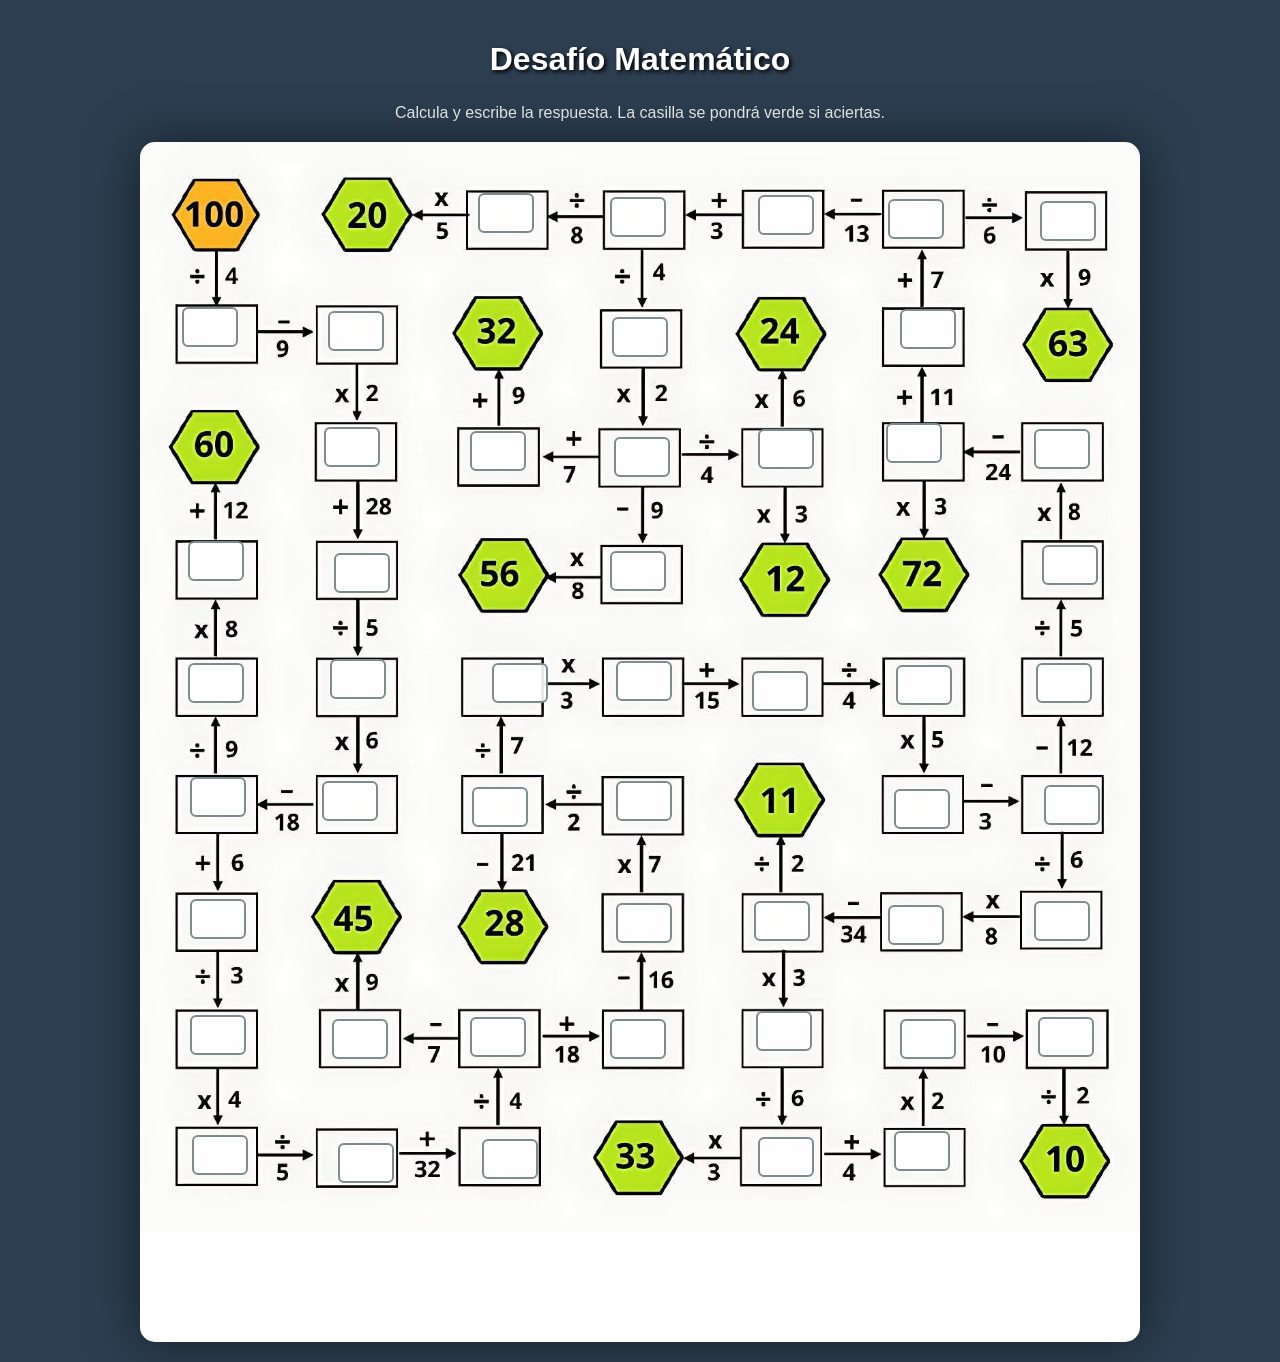
==== mate.html @ 6764530d "v01" ====
<!DOCTYPE html>
<html lang="es">
<head>
    <meta charset="UTF-8">
    <meta name="viewport" content="width=device-width, initial-scale=1.0">
    <title>Laberinto Matemático</title>
    <style>
        body {
            background-color: #2c3e50; /* Fondo elegante oscuro */
            font-family: 'Segoe UI', Tahoma, Geneva, Verdana, sans-serif;
            display: flex;
            flex-direction: column;
            align-items: center;
            margin: 0;
            padding: 20px;
            color: white;
        }

        h1 { margin-bottom: 10px; text-shadow: 2px 2px 4px #000; }
        p { margin-bottom: 20px; color: #ecf0f1; }

        /* EL TABLERO DE JUEGO */
        #tablero {
            position: relative;
            /* Tamaño exacto para que coincida con tu imagen */
            width: 1000px;
            height: 1200px;
            
            /* --- CARGA AUTOMÁTICA DE LA IMAGEN --- */
            /* Busca la imagen en la misma carpeta */
            background-image: url('fondo.jpg'); 
            
            background-repeat: no-repeat;
            background-size: contain; 
            background-color: #fff;
            border-radius: 15px;
            box-shadow: 0 0 50px rgba(0,0,0,0.5);
            margin: 0 auto;
        }

        /* LAS CAJAS DE RESPUESTA */
        .caja {
            position: absolute;
            width: 48px;
            height: 34px;
            
            /* Estilo visual */
            border: 2px solid #7f8c8d;
            background-color: rgba(255, 255, 255, 0.9);
            border-radius: 6px;
            
            /* Texto */
            text-align: center;
            font-size: 18px;
            font-weight: bold;
            color: #2c3e50;
            
            /* Centrado exacto en la coordenada */
            transform: translate(-50%, -50%);
            transition: all 0.2s;
        }

        /* Efecto al hacer clic */
        .caja:focus {
            outline: none;
            border-color: #3498db;
            background-color: #fff;
            transform: translate(-50%, -50%) scale(1.15);
            box-shadow: 0 5px 15px rgba(0,0,0,0.2);
            z-index: 100;
        }

        /* ESTADOS DE RESPUESTA */
        .correcto {
            background-color: #2ecc71 !important; /* Verde */
            border-color: #27ae60 !important;
            color: white !important;
        }

        .incorrecto {
            background-color: #e74c3c !important; /* Rojo */
            border-color: #c0392b !important;
            color: white !important;
        }
    </style>
</head>
<body>

    <h1>Desafío Matemático</h1>
    <p>Calcula y escribe la respuesta. La casilla se pondrá verde si aciertas.</p>

    <div id="tablero">
        </div>

<script>
    const tablero = document.getElementById('tablero');

    // 1. TUS COORDENADAS EXACTAS (Pegadas de tu generación anterior)
    // He añadido las respuestas ("val") lógicas para el inicio del juego.
    // Tienes que completar el resto cambiando los "?" por números.
    const datos = [
        // --- CAMINO DEL 100 (Izquierda Abajo) ---
        {x:70, y:185, val:"25"},   // 100 ÷ 4
        {x:216, y:189, val:"16"},  // 25 - 9
        {x:212, y:305, val:"32"},  // 16 x 2
        {x:222, y:431, val:"60"},  // 32 + 28
        {x:218, y:537, val:"12"},  // 60 ÷ 5
        {x:210, y:659, val:"72"},  // 12 x 6
        {x:78, y:655, val:"54"},   // 72 - 18 (izquierda)
        {x:76, y:541, val:"60"},   // 54 + 6 (arriba)
        {x:76, y:419, val:"20"},   // 60 ÷ 3
        {x:78, y:777, val:"18"},   // 54 ÷ 3 (abajo)
        {x:78, y:893, val:"72"},   // 18 x 4
        {x:80, y:1013, val:"14.4"},// 72 ÷ 5

        // --- CAMINO DEL 20 (Superior) ---
        {x:366, y:71, val:"4"},    // 20 ÷ 5
        {x:498, y:75, val:"0.5"},  // 4 ÷ 8
        {x:646, y:73, val:"1.5"},  // 0.5 + 1 ?? (Revisar lógica de imagen)
        
        // --- RESTO DE COORDENADAS (Generadas por ti) ---
        // Cambia los "?" por la respuesta correcta.
        {x:776, y:77, val:"?"}, {x:928, y:79, val:"?"}, {x:788, y:187, val:"?"},
        {x:774, y:301, val:"?"}, {x:922, y:307, val:"?"}, {x:930, y:423, val:"?"},
        {x:924, y:541, val:"?"}, {x:932, y:663, val:"?"}, {x:922, y:779, val:"?"},
        {x:788, y:897, val:"?"}, {x:776, y:783, val:"?"}, {x:782, y:667, val:"?"},
        {x:640, y:549, val:"?"}, {x:784, y:543, val:"?"}, {x:642, y:779, val:"?"},
        {x:644, y:889, val:"?"}, {x:646, y:1015, val:"?"}, {x:498, y:897, val:"?"},
        {x:504, y:781, val:"?"}, {x:504, y:659, val:"?"}, {x:504, y:539, val:"?"},
        {x:498, y:429, val:"?"}, {x:502, y:315, val:"?"}, {x:500, y:195, val:"?"},
        {x:646, y:307, val:"?"}, {x:358, y:309, val:"?"}, {x:360, y:665, val:"?"},
        {x:380, y:541, val:"?"}, {x:226, y:1021, val:"?"}, {x:370, y:1017, val:"?"},
        {x:358, y:895, val:"?"}, {x:220, y:897, val:"?"}, {x:926, y:895, val:"?"},
        {x:782, y:1009, val:"?"}
    ];

    // 2. GENERADOR DEL JUEGO
    function iniciar() {
        datos.forEach(dato => {
            const input = document.createElement('input');
            input.type = "number"; // Teclado numérico en móvil
            input.className = "caja";
            
            // Posicionamiento exacto
            input.style.left = dato.x + "px";
            input.style.top = dato.y + "px";
            
            // Guardamos la respuesta correcta
            input.dataset.val = dato.val;

            // Validación en tiempo real
            input.addEventListener('keyup', function() {
                // ParseFloat para que 25 sea igual a 25.0
                const valorUsuario = parseFloat(this.value);
                const valorCorrecto = parseFloat(this.dataset.val);

                // Verificamos si es un número válido y si coincide
                if (!isNaN(valorUsuario) && valorUsuario === valorCorrecto) {
                    this.classList.add('correcto');
                    this.classList.remove('incorrecto');
                } else {
                    this.classList.remove('correcto');
                    // Solo marcar rojo si hay algo escrito
                    if (this.value !== "") {
                        this.classList.add('incorrecto');
                    } else {
                        this.classList.remove('incorrecto');
                    }
                }
            });

            tablero.appendChild(input);
        });
    }

    // Arrancar el juego
    iniciar();

</script>
</body>
</html>
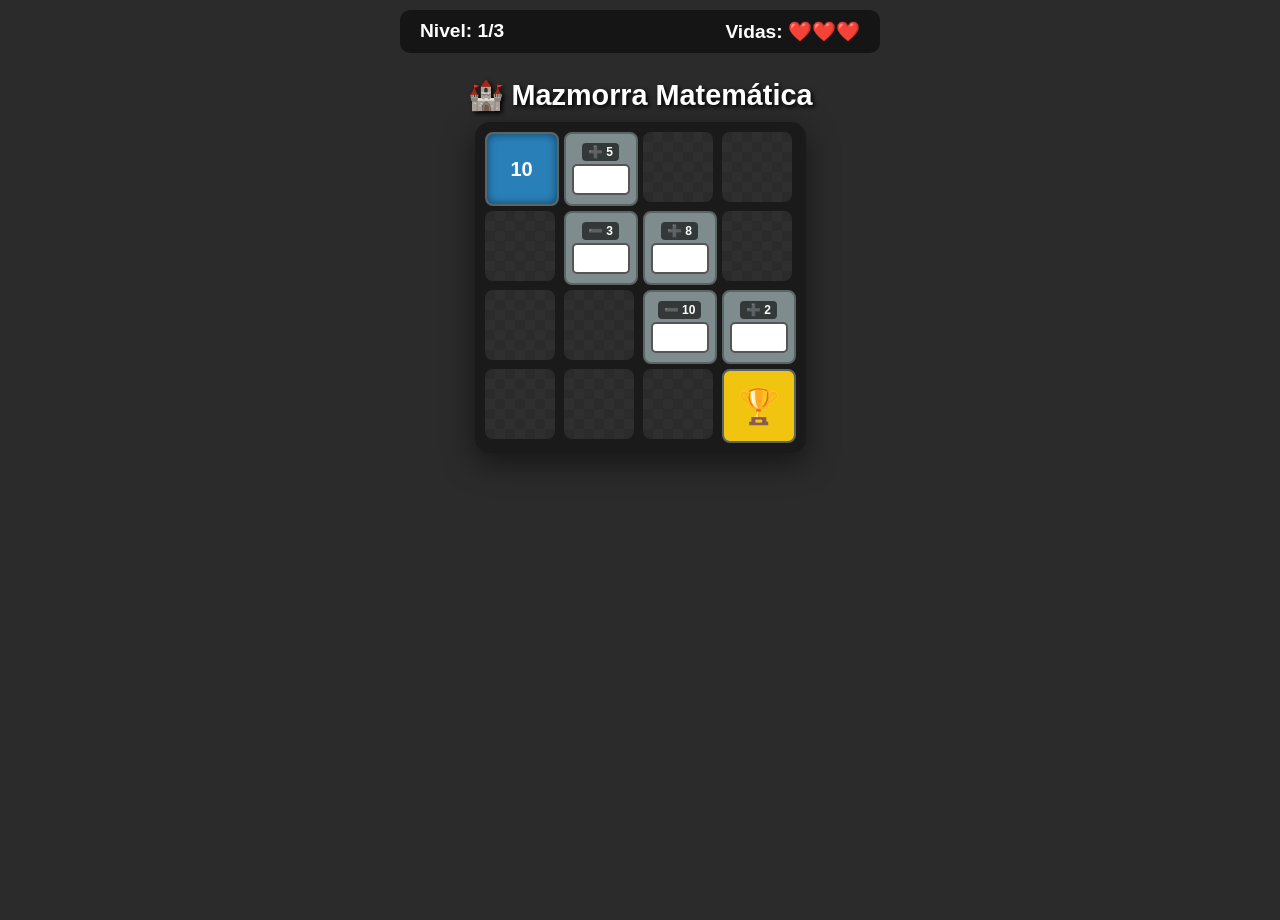
==== commit 6bb00354: "Update mate.html" ====
--- a/mate.html
+++ b/mate.html
@@ -3,178 +3,416 @@
 <head>
     <meta charset="UTF-8">
     <meta name="viewport" content="width=device-width, initial-scale=1.0">
-    <title>Laberinto Matemático</title>
+    <title>Mazmorra Matemática: 3 Niveles</title>
     <style>
+        :root {
+            --bg-color: #2b2b2b;
+            --wall-color: #3d3d3d;
+            --path-color: #7f8c8d;
+            --correct-color: #27ae60;
+            --text-color: white;
+            --btn-color: #e67e22;
+        }
+
         body {
-            background-color: #2c3e50; /* Fondo elegante oscuro */
-            font-family: 'Segoe UI', Tahoma, Geneva, Verdana, sans-serif;
+            background-color: var(--bg-color);
+            color: var(--text-color);
+            font-family: 'Segoe UI', sans-serif;
             display: flex;
             flex-direction: column;
             align-items: center;
+            min-height: 100vh;
             margin: 0;
-            padding: 20px;
+            padding: 10px;
+        }
+
+        h1 { margin: 10px 0; text-align: center; font-size: 1.8rem; text-shadow: 2px 2px 4px #000; }
+        
+        /* HEADER: Nivel y Vidas */
+        #hud {
+            display: flex;
+            justify-content: space-between;
+            width: 100%;
+            max-width: 480px;
+            margin-bottom: 15px;
+            background: rgba(0,0,0,0.5);
+            padding: 10px 20px;
+            border-radius: 10px;
+            box-sizing: border-box;
+        }
+        .hud-item { font-size: 1.2rem; font-weight: bold; }
+        .corazon { color: #e74c3c; }
+
+        /* CONTENEDOR DEL JUEGO */
+        #game-container {
+            display: grid;
+            gap: 5px;
+            background-color: #1a1a1a;
+            padding: 10px;
+            border-radius: 15px;
+            box-shadow: 0 10px 30px rgba(0,0,0,0.5);
+            margin-bottom: 20px;
+            /* Se define dinámicamente según el nivel */
+        }
+
+        /* ESTILO DE LAS CELDAS */
+        .cell {
+            width: 70px;
+            height: 70px;
+            border-radius: 8px;
+            display: flex;
+            justify-content: center;
+            align-items: center;
+            font-size: 20px;
+            position: relative;
+            background-size: cover;
+        }
+
+        .wall {
+            background-color: var(--wall-color);
+            background-image: linear-gradient(45deg, #444 25%, transparent 25%, transparent 75%, #444 75%, #444),
+            linear-gradient(45deg, #444 25%, transparent 25%, transparent 75%, #444 75%, #444);
+            background-size: 20px 20px;
+            background-position: 0 0, 10px 10px;
+            opacity: 0.5;
+        }
+
+        .path {
+            background-color: var(--path-color);
+            border: 2px solid #5a6566;
+        }
+
+        .start { background-color: #2980b9; color: white; font-weight: bold; box-shadow: inset 0 0 10px rgba(0,0,0,0.5); }
+        .finish { background-color: #f1c40f; font-size: 35px; cursor: default; }
+
+        /* INPUTS Y OPERACIONES */
+        .op-container {
+            display: flex;
+            flex-direction: column;
+            align-items: center;
+            justify-content: center;
+            width: 100%; height: 100%;
+        }
+
+        .op-label {
+            font-size: 12px;
+            font-weight: bold;
+            background-color: rgba(0,0,0,0.6);
+            padding: 2px 6px;
+            border-radius: 4px;
+            margin-bottom: 3px;
+            pointer-events: none;
+        }
+
+        input.math-input {
+            width: 50px;
+            height: 25px;
+            text-align: center;
+            font-size: 16px;
+            font-weight: bold;
+            border: 2px solid #555;
+            border-radius: 5px;
+            outline: none;
+        }
+
+        /* ESTADOS DE RESPUESTA */
+        .cell.correct {
+            background-color: var(--correct-color) !important;
+            border-color: #2ecc71;
+            box-shadow: 0 0 15px var(--correct-color);
+            transition: all 0.3s ease;
+            transform: scale(1.05);
+            z-index: 10;
+        }
+        .cell.correct input {
+            background: transparent;
+            border: none;
             color: white;
-        }
-
-        h1 { margin-bottom: 10px; text-shadow: 2px 2px 4px #000; }
-        p { margin-bottom: 20px; color: #ecf0f1; }
-
-        /* EL TABLERO DE JUEGO */
-        #tablero {
-            position: relative;
-            /* Tamaño exacto para que coincida con tu imagen */
-            width: 1000px;
-            height: 1200px;
-            
-            /* --- CARGA AUTOMÁTICA DE LA IMAGEN --- */
-            /* Busca la imagen en la misma carpeta */
-            background-image: url('fondo.jpg'); 
-            
-            background-repeat: no-repeat;
-            background-size: contain; 
-            background-color: #fff;
-            border-radius: 15px;
-            box-shadow: 0 0 50px rgba(0,0,0,0.5);
-            margin: 0 auto;
-        }
-
-        /* LAS CAJAS DE RESPUESTA */
-        .caja {
-            position: absolute;
-            width: 48px;
-            height: 34px;
-            
-            /* Estilo visual */
-            border: 2px solid #7f8c8d;
-            background-color: rgba(255, 255, 255, 0.9);
-            border-radius: 6px;
-            
-            /* Texto */
+            font-size: 20px;
+            pointer-events: none;
+        }
+        
+        .wrong-anim {
+            animation: shake 0.4s ease-in-out;
+            border-color: #e74c3c !important;
+        }
+
+        @keyframes shake {
+            0% { transform: translateX(0); }
+            25% { transform: translateX(-5px); }
+            50% { transform: translateX(5px); }
+            75% { transform: translateX(-5px); }
+            100% { transform: translateX(0); }
+        }
+
+        /* PANTALLAS DE MENSAJES */
+        #mensaje-overlay {
+            position: fixed;
+            top: 0; left: 0; width: 100%; height: 100%;
+            background: rgba(0,0,0,0.9);
+            display: none;
+            flex-direction: column;
+            justify-content: center;
+            align-items: center;
+            z-index: 100;
             text-align: center;
-            font-size: 18px;
-            font-weight: bold;
-            color: #2c3e50;
-            
-            /* Centrado exacto en la coordenada */
-            transform: translate(-50%, -50%);
-            transition: all 0.2s;
-        }
-
-        /* Efecto al hacer clic */
-        .caja:focus {
-            outline: none;
-            border-color: #3498db;
-            background-color: #fff;
-            transform: translate(-50%, -50%) scale(1.15);
-            box-shadow: 0 5px 15px rgba(0,0,0,0.2);
-            z-index: 100;
-        }
-
-        /* ESTADOS DE RESPUESTA */
-        .correcto {
-            background-color: #2ecc71 !important; /* Verde */
-            border-color: #27ae60 !important;
-            color: white !important;
-        }
-
-        .incorrecto {
-            background-color: #e74c3c !important; /* Rojo */
-            border-color: #c0392b !important;
-            color: white !important;
+        }
+        #mensaje-titulo { font-size: 3rem; margin-bottom: 20px; color: #f1c40f; }
+        #mensaje-texto { font-size: 1.5rem; margin-bottom: 30px; }
+        .btn {
+            padding: 15px 30px;
+            font-size: 1.2rem;
+            background-color: var(--btn-color);
+            color: white;
+            border: none;
+            border-radius: 8px;
+            cursor: pointer;
+            transition: transform 0.2s;
+        }
+        .btn:hover { transform: scale(1.1); background-color: #d35400; }
+
+        /* RESPONSIVE MÓVIL */
+        @media (max-width: 600px) {
+            .cell { width: 55px; height: 55px; }
+            input.math-input { width: 40px; font-size: 14px; }
+            h1 { font-size: 1.4rem; }
         }
     </style>
 </head>
 <body>
 
-    <h1>Desafío Matemático</h1>
-    <p>Calcula y escribe la respuesta. La casilla se pondrá verde si aciertas.</p>
-
-    <div id="tablero">
+    <div id="hud">
+        <div class="hud-item">Nivel: <span id="nivel-display">1</span>/3</div>
+        <div class="hud-item">Vidas: <span id="vidas-display">❤️❤️❤️</span></div>
+    </div>
+
+    <h1>🏰 Mazmorra Matemática</h1>
+
+    <div id="game-container">
         </div>
 
+    <div id="mensaje-overlay">
+        <div id="mensaje-titulo">¡Nivel Completado!</div>
+        <div id="mensaje-texto">Prepárate para el siguiente desafío...</div>
+        <button class="btn" id="btn-accion" onclick="siguienteNivel()">Continuar</button>
+    </div>
+
 <script>
-    const tablero = document.getElementById('tablero');
-
-    // 1. TUS COORDENADAS EXACTAS (Pegadas de tu generación anterior)
-    // He añadido las respuestas ("val") lógicas para el inicio del juego.
-    // Tienes que completar el resto cambiando los "?" por números.
-    const datos = [
-        // --- CAMINO DEL 100 (Izquierda Abajo) ---
-        {x:70, y:185, val:"25"},   // 100 ÷ 4
-        {x:216, y:189, val:"16"},  // 25 - 9
-        {x:212, y:305, val:"32"},  // 16 x 2
-        {x:222, y:431, val:"60"},  // 32 + 28
-        {x:218, y:537, val:"12"},  // 60 ÷ 5
-        {x:210, y:659, val:"72"},  // 12 x 6
-        {x:78, y:655, val:"54"},   // 72 - 18 (izquierda)
-        {x:76, y:541, val:"60"},   // 54 + 6 (arriba)
-        {x:76, y:419, val:"20"},   // 60 ÷ 3
-        {x:78, y:777, val:"18"},   // 54 ÷ 3 (abajo)
-        {x:78, y:893, val:"72"},   // 18 x 4
-        {x:80, y:1013, val:"14.4"},// 72 ÷ 5
-
-        // --- CAMINO DEL 20 (Superior) ---
-        {x:366, y:71, val:"4"},    // 20 ÷ 5
-        {x:498, y:75, val:"0.5"},  // 4 ÷ 8
-        {x:646, y:73, val:"1.5"},  // 0.5 + 1 ?? (Revisar lógica de imagen)
-        
-        // --- RESTO DE COORDENADAS (Generadas por ti) ---
-        // Cambia los "?" por la respuesta correcta.
-        {x:776, y:77, val:"?"}, {x:928, y:79, val:"?"}, {x:788, y:187, val:"?"},
-        {x:774, y:301, val:"?"}, {x:922, y:307, val:"?"}, {x:930, y:423, val:"?"},
-        {x:924, y:541, val:"?"}, {x:932, y:663, val:"?"}, {x:922, y:779, val:"?"},
-        {x:788, y:897, val:"?"}, {x:776, y:783, val:"?"}, {x:782, y:667, val:"?"},
-        {x:640, y:549, val:"?"}, {x:784, y:543, val:"?"}, {x:642, y:779, val:"?"},
-        {x:644, y:889, val:"?"}, {x:646, y:1015, val:"?"}, {x:498, y:897, val:"?"},
-        {x:504, y:781, val:"?"}, {x:504, y:659, val:"?"}, {x:504, y:539, val:"?"},
-        {x:498, y:429, val:"?"}, {x:502, y:315, val:"?"}, {x:500, y:195, val:"?"},
-        {x:646, y:307, val:"?"}, {x:358, y:309, val:"?"}, {x:360, y:665, val:"?"},
-        {x:380, y:541, val:"?"}, {x:226, y:1021, val:"?"}, {x:370, y:1017, val:"?"},
-        {x:358, y:895, val:"?"}, {x:220, y:897, val:"?"}, {x:926, y:895, val:"?"},
-        {x:782, y:1009, val:"?"}
+    // --- CONFIGURACIÓN DE LOS 3 NIVELES ---
+    // 'W': Pared
+    // 'S': Inicio (Start)
+    // 'F': Fin (Finish) - Tesoro
+    // {op: '+5', ans: 15}: Operación matemática y respuesta correcta
+    
+    const niveles = [
+        // --- NIVEL 1: FÁCIL (Sumas y Restas, Mapa 4x4) ---
+        {
+            cols: 4,
+            startVal: 10,
+            mapa: [
+                ['S', {op:'+5', ans:15}, 'W', 'W'],
+                ['W', {op:'-3', ans:12}, {op:'+8', ans:20}, 'W'],
+                ['W', 'W', {op:'-10', ans:10}, {op:'+2', ans:12}],
+                ['W', 'W', 'W', 'F']
+            ]
+        },
+        
+        // --- NIVEL 2: MEDIO (Multiplicación y Caminos Falsos, Mapa 5x5) ---
+        {
+            cols: 5,
+            startVal: 5,
+            mapa: [
+                ['S', {op:'x2', ans:10}, 'W', 'W', 'W'],
+                ['W', {op:'+5', ans:15}, {op:'x2', ans:30}, {op:'-5', ans:25}, 'W'],
+                ['W', 'W', 'W', {op:'+10', ans:35}, 'W'], // Camino correcto
+                ['W', {op:'x0', ans:0}, 'W', {op:'-5', ans:30}, {op:'x2', ans:60}], // Camino trampa (izq)
+                ['W', 'W', 'W', 'W', 'F']
+            ]
+        },
+
+        // --- NIVEL 3: DIFÍCIL (Divisiones y Ruta Larga, Mapa 6x6) ---
+        {
+            cols: 6,
+            startVal: 100,
+            mapa: [
+                ['S', {op:'/2', ans:50}, {op:'-10', ans:40}, 'W', 'W', 'W'],
+                ['W', 'W', {op:'/4', ans:10}, {op:'x5', ans:50}, 'W', 'W'],
+                ['W', {op:'+15', ans:65}, 'W', {op:'-20', ans:30}, 'W', 'W'], // Falso camino izq
+                ['W', {op:'x2', ans:130}, 'W', {op:'/3', ans:10}, {op:'x9', ans:90}, 'W'],
+                ['W', 'W', 'W', 'W', {op:'-40', ans:50}, {op:'/2', ans:25}],
+                ['W', 'W', 'W', 'W', 'W', 'F']
+            ]
+        }
     ];
 
-    // 2. GENERADOR DEL JUEGO
-    function iniciar() {
-        datos.forEach(dato => {
-            const input = document.createElement('input');
-            input.type = "number"; // Teclado numérico en móvil
-            input.className = "caja";
+    // Variables del juego
+    let nivelActual = 0;
+    let vidas = 3;
+    let pasosTotales = 0;
+    let pasosCompletados = 0;
+
+    const container = document.getElementById('game-container');
+    const hudNivel = document.getElementById('nivel-display');
+    const hudVidas = document.getElementById('vidas-display');
+    const overlay = document.getElementById('mensaje-overlay');
+    const tituloMsg = document.getElementById('mensaje-titulo');
+    const textoMsg = document.getElementById('mensaje-texto');
+    const btnAccion = document.getElementById('btn-accion');
+
+    // --- FUNCIÓN PRINCIPAL DE CONSTRUCCIÓN ---
+    function cargarNivel(indice) {
+        container.innerHTML = ''; // Limpiar tablero anterior
+        const nivel = niveles[indice];
+        
+        // Configurar Grid CSS según columnas
+        container.style.gridTemplateColumns = `repeat(${nivel.cols}, 1fr)`;
+        
+        hudNivel.innerText = indice + 1;
+        pasosTotales = 0;
+        pasosCompletados = 0;
+
+        // Recorrer el mapa y crear celdas
+        for (let fila = 0; fila < nivel.mapa.length; fila++) {
+            for (let col = 0; col < nivel.mapa[fila].length; col++) {
+                const celdaData = nivel.mapa[fila][col];
+                const celdaDiv = document.createElement('div');
+                celdaDiv.className = 'cell';
+
+                // TIPO: PARED
+                if (celdaData === 'W') {
+                    celdaDiv.classList.add('wall');
+                } 
+                // TIPO: INICIO
+                else if (celdaData === 'S') {
+                    celdaDiv.classList.add('start', 'path');
+                    celdaDiv.innerHTML = `<span>${nivel.startVal}</span>`;
+                } 
+                // TIPO: TESORO (FIN)
+                else if (celdaData === 'F') {
+                    celdaDiv.classList.add('finish', 'path');
+                    celdaDiv.innerHTML = '🏆';
+                    celdaDiv.id = 'meta-final';
+                } 
+                // TIPO: OPERACIÓN MATEMÁTICA
+                else if (typeof celdaData === 'object') {
+                    pasosTotales++;
+                    celdaDiv.classList.add('path');
+                    
+                    const opContainer = document.createElement('div');
+                    opContainer.className = 'op-container';
+
+                    // Icono visual
+                    let signo = celdaData.op.charAt(0);
+                    if(signo === 'x') signo = '✖️';
+                    if(signo === '/') signo = '➗';
+                    if(signo === '+') signo = '➕';
+                    if(signo === '-') signo = '➖';
+                    const num = celdaData.op.substring(1);
+
+                    const label = document.createElement('div');
+                    label.className = 'op-label';
+                    label.innerHTML = `${signo} ${num}`;
+
+                    const input = document.createElement('input');
+                    input.type = 'number'; // Teclado numérico en móvil
+                    input.className = 'math-input';
+                    input.dataset.ans = celdaData.ans;
+
+                    // EVENTO DE VALIDACIÓN
+                    input.addEventListener('change', function() { validarRespuesta(this, celdaDiv); });
+                    input.addEventListener('keyup', function(e) { 
+                        if (e.key === 'Enter') validarRespuesta(this, celdaDiv); 
+                    });
+
+                    opContainer.appendChild(label);
+                    opContainer.appendChild(input);
+                    celdaDiv.appendChild(opContainer);
+                }
+
+                container.appendChild(celdaDiv);
+            }
+        }
+    }
+
+    function validarRespuesta(input, celda) {
+        // Evitar re-validar si ya está correcto
+        if (celda.classList.contains('correct')) return;
+
+        if (parseInt(input.value) === parseInt(input.dataset.ans)) {
+            // RESPUESTA CORRECTA
+            celda.classList.add('correct');
+            // Reemplazar input por texto fijo para que se vea limpio
+            input.parentElement.innerHTML = `<span style="font-size:24px; font-weight:bold;">${input.value}</span>`;
             
-            // Posicionamiento exacto
-            input.style.left = dato.x + "px";
-            input.style.top = dato.y + "px";
-            
-            // Guardamos la respuesta correcta
-            input.dataset.val = dato.val;
-
-            // Validación en tiempo real
-            input.addEventListener('keyup', function() {
-                // ParseFloat para que 25 sea igual a 25.0
-                const valorUsuario = parseFloat(this.value);
-                const valorCorrecto = parseFloat(this.dataset.val);
-
-                // Verificamos si es un número válido y si coincide
-                if (!isNaN(valorUsuario) && valorUsuario === valorCorrecto) {
-                    this.classList.add('correcto');
-                    this.classList.remove('incorrecto');
-                } else {
-                    this.classList.remove('correcto');
-                    // Solo marcar rojo si hay algo escrito
-                    if (this.value !== "") {
-                        this.classList.add('incorrecto');
-                    } else {
-                        this.classList.remove('incorrecto');
-                    }
-                }
+            pasosCompletados++;
+            checkVictoria();
+        } else {
+            // RESPUESTA INCORRECTA
+            if (input.value !== '') {
+                quitarVida();
+                input.classList.add('wrong-anim');
+                input.value = ''; // Borrar para intentar de nuevo
+                setTimeout(() => input.classList.remove('wrong-anim'), 500);
+            }
+        }
+    }
+
+    function quitarVida() {
+        vidas--;
+        actualizarHUD();
+        if (vidas <= 0) {
+            mostrarMensaje("¡Game Over!", "Te has quedado sin vidas.", "Reintentar", () => location.reload());
+        }
+    }
+
+    function actualizarHUD() {
+        let corazones = "";
+        for(let i=0; i<vidas; i++) corazones += "❤️";
+        hudVidas.innerText = corazones;
+    }
+
+    function checkVictoria() {
+        // En este diseño simple, asumimos que si llegas al final (o completas pasos clave) ganas
+        // Para simplificar, desbloqueamos la meta cuando completas el paso anterior a ella
+        // Pero como es un laberinto abierto, simplemente verificaremos si el usuario intenta llegar a la meta
+        // (En esta versión, al completar todos los inputs matemáticos correctos se activa el nivel)
+        
+        if (pasosCompletados === pasosTotales) {
+            // Efecto visual en la meta
+            document.getElementById('meta-final').style.transform = "scale(1.3)";
+            setTimeout(() => {
+                nivelSuperado();
+            }, 500);
+        }
+    }
+
+    function nivelSuperado() {
+        if (nivelActual < niveles.length - 1) {
+            mostrarMensaje(`¡Nivel ${nivelActual + 1} Completado!`, "¡Excelente! Vamos al siguiente desafío.", "Siguiente Nivel", () => {
+                nivelActual++;
+                cargarNivel(nivelActual);
+                cerrarMensaje();
             });
-
-            tablero.appendChild(input);
-        });
-    }
-
-    // Arrancar el juego
-    iniciar();
+        } else {
+            mostrarMensaje("¡VICTORIA TOTAL!", "¡Eres un maestro de las matemáticas! 🏆", "Jugar de Nuevo", () => location.reload());
+        }
+    }
+
+    // --- SISTEMA DE MENSAJES MODALES ---
+    function mostrarMensaje(titulo, texto, boton, accion) {
+        tituloMsg.innerText = titulo;
+        textoMsg.innerText = texto;
+        btnAccion.innerText = boton;
+        btnAccion.onclick = accion;
+        overlay.style.display = 'flex';
+    }
+
+    function cerrarMensaje() {
+        overlay.style.display = 'none';
+    }
+
+    // INICIAR EL JUEGO
+    cargarNivel(0);
 
 </script>
 </body>
